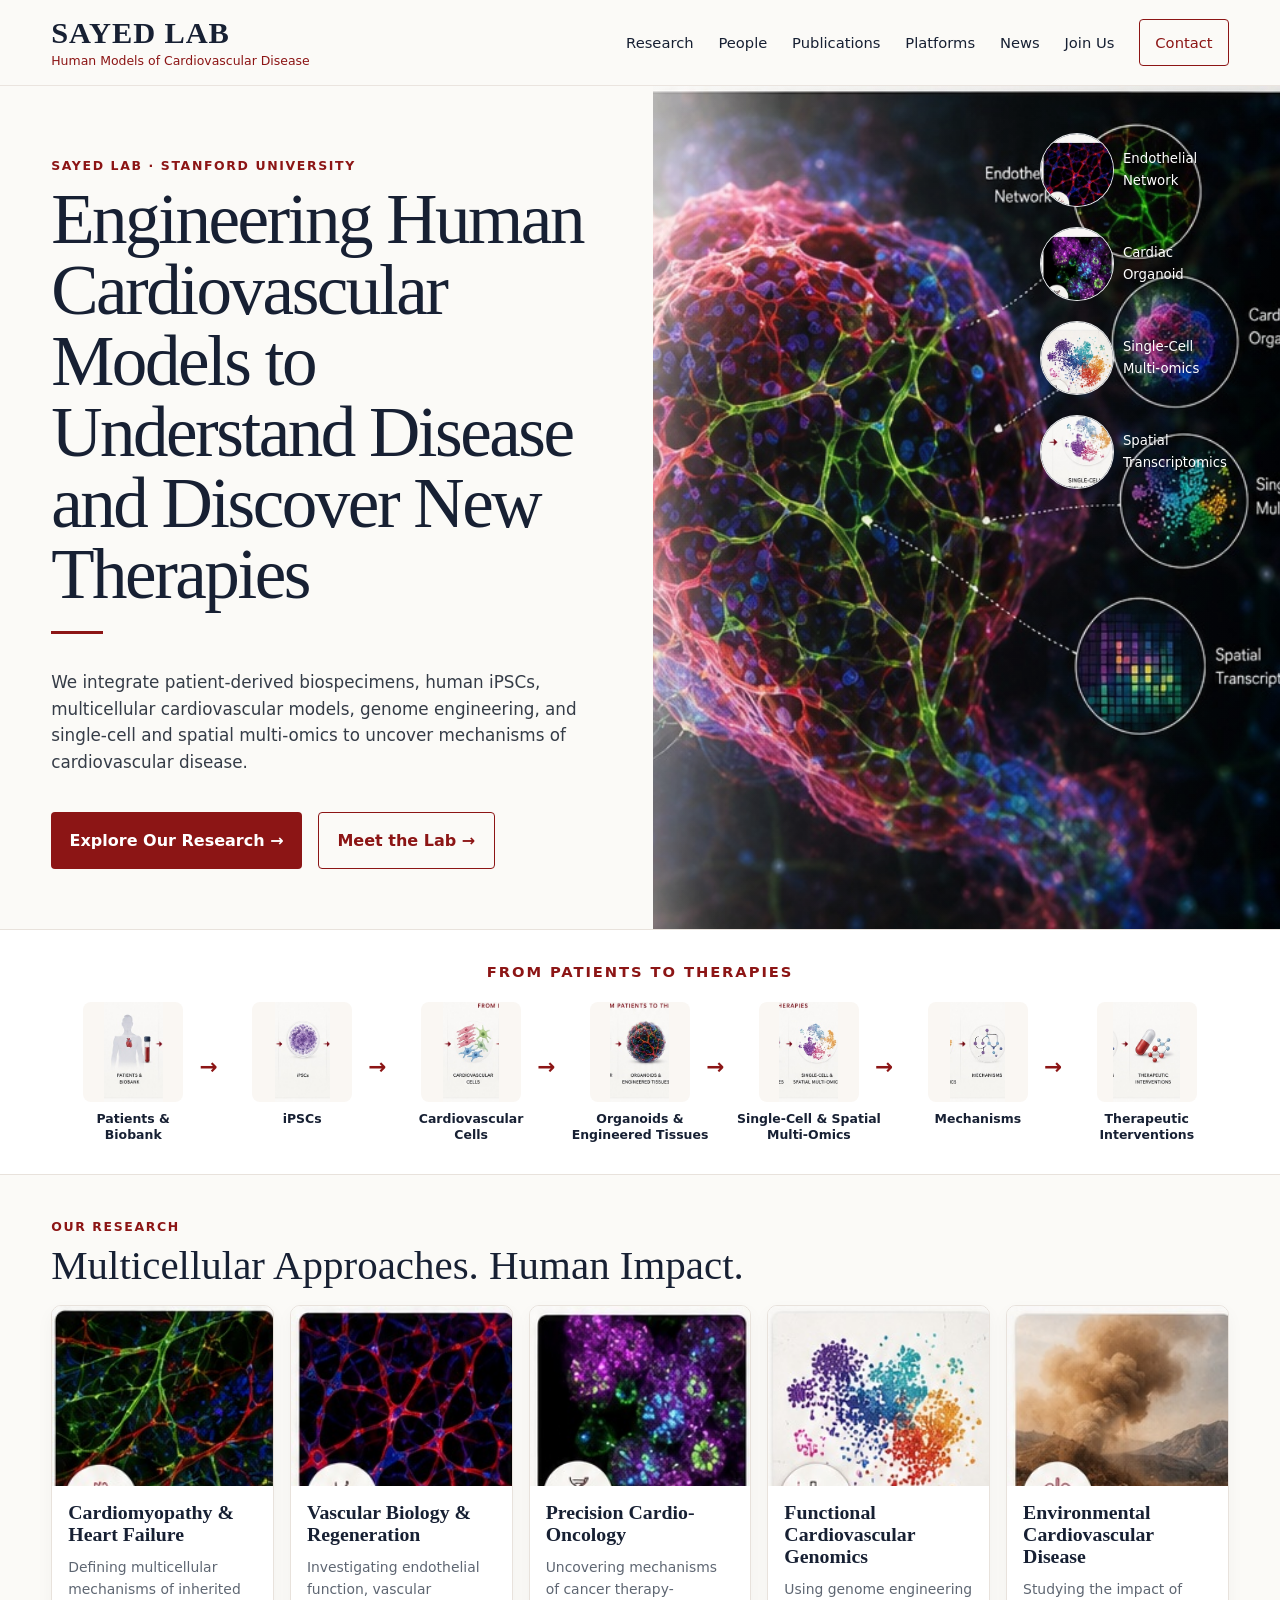
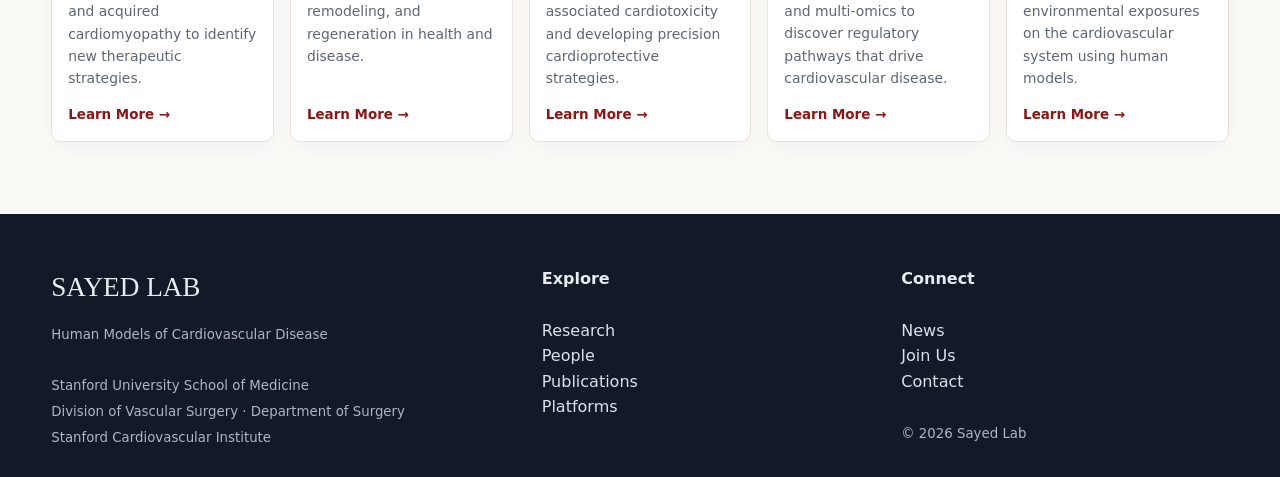
==== index.html @ 298d96b0 "Add files via upload" ====
<!doctype html>
<html lang="en">
<head>
<meta charset="utf-8">
<meta name="viewport" content="width=device-width,initial-scale=1">
<title>Home | Sayed Lab</title>
<meta name="description" content="Sayed Lab at Stanford University — human models of cardiovascular disease.">
<link rel="stylesheet" href="styles.css">
</head>
<body>

<header class="header">
  <div class="container nav">
    <a href="index.html" class="brand">
      <strong>SAYED LAB</strong>
      <span>Human Models of Cardiovascular Disease</span>
    </a>
    <nav class="navlinks">
      <a href="research.html">Research</a>
      <a href="people.html">People</a>
      <a href="publications.html">Publications</a>
      <a href="platforms.html">Platforms</a>
      <a href="news.html">News</a>
      <a href="join.html">Join Us</a>
      <a class="contact-btn" href="contact.html">Contact</a>
    </nav>
    <button class="menu-btn" aria-label="Open menu">☰</button>
  </div>
</header>



<main>
<section class="home-approved-hero">
  <div class="copy">
    <div class="eyebrow">Sayed Lab · Stanford University</div>
    <h1>Engineering Human Cardiovascular Models to Understand Disease and Discover New Therapies</h1>
    <div style="width:52px;height:3px;background:var(--cardinal);margin:.05rem 0 1.15rem"></div>
    <p>We integrate patient-derived biospecimens, human iPSCs, multicellular cardiovascular models, genome engineering, and single-cell and spatial multi-omics to uncover mechanisms of cardiovascular disease.</p>
    <div class="actions">
      <a class="btn primary" href="research.html">Explore Our Research →</a>
      <a class="btn secondary" href="people.html">Meet the Lab →</a>
    </div>
  </div>
  <div class="media">
    <div class="home-callouts">
      <div class="home-callout"><div class="circle"><img src="assets/home_card_vascular.jpg" alt=""></div><div>Endothelial<br>Network</div></div>
      <div class="home-callout"><div class="circle"><img src="assets/home_card_cardio_oncology.jpg" alt=""></div><div>Cardiac<br>Organoid</div></div>
      <div class="home-callout"><div class="circle"><img src="assets/home_card_genomics.jpg" alt=""></div><div>Single-Cell<br>Multi-omics</div></div>
      <div class="home-callout"><div class="circle"><img src="assets/home_pipeline_multiomics.jpg" alt=""></div><div>Spatial<br>Transcriptomics</div></div>
    </div>
  </div>
</section>

<section class="home-pipeline">
  <div class="container">
    <div class="home-pipeline-title">From Patients to Therapies</div>
    <div class="home-pipeline-grid">
      <div class="home-pipe"><div class="icon"><img src="assets/home_pipeline_patients.jpg" alt=""></div><div class="label">Patients &<br>Biobank</div></div>
      <div class="home-pipe"><div class="icon"><img src="assets/home_pipeline_ipsc.jpg" alt=""></div><div class="label">iPSCs</div></div>
      <div class="home-pipe"><div class="icon"><img src="assets/home_pipeline_cells.jpg" alt=""></div><div class="label">Cardiovascular<br>Cells</div></div>
      <div class="home-pipe"><div class="icon"><img src="assets/home_pipeline_organoid.jpg" alt=""></div><div class="label">Organoids &<br>Engineered Tissues</div></div>
      <div class="home-pipe"><div class="icon"><img src="assets/home_pipeline_multiomics.jpg" alt=""></div><div class="label">Single-Cell & Spatial<br>Multi-Omics</div></div>
      <div class="home-pipe"><div class="icon"><img src="assets/home_pipeline_mechanism.jpg" alt=""></div><div class="label">Mechanisms</div></div>
      <div class="home-pipe"><div class="icon"><img src="assets/home_pipeline_therapy.jpg" alt=""></div><div class="label">Therapeutic<br>Interventions</div></div>
    </div>
  </div>
</section>

<section class="home-research">
  <div class="container">
    <div class="eyebrow">Our Research</div>
    <h2 class="section-title" style="font-size:clamp(2.1rem,3.2vw,3.35rem)">Multicellular Approaches. Human Impact.</h2>
    <div class="home-research-grid">
      <article class="home-research-card">
        <img src="assets/home_card_cardiomyopathy.jpg" alt="Cardiomyopathy research">
        <div class="body"><h3>Cardiomyopathy & Heart Failure</h3><p>Defining multicellular mechanisms of inherited and acquired cardiomyopathy to identify new therapeutic strategies.</p><a href="cardiomyopathy.html">Learn More →</a></div>
      </article>
      <article class="home-research-card">
        <img src="assets/home_card_vascular.jpg" alt="Vascular biology research">
        <div class="body"><h3>Vascular Biology & Regeneration</h3><p>Investigating endothelial function, vascular remodeling, and regeneration in health and disease.</p><a href="vascular.html">Learn More →</a></div>
      </article>
      <article class="home-research-card">
        <img src="assets/home_card_cardio_oncology.jpg" alt="Precision cardio-oncology research">
        <div class="body"><h3>Precision Cardio-Oncology</h3><p>Uncovering mechanisms of cancer therapy-associated cardiotoxicity and developing precision cardioprotective strategies.</p><a href="cardio-oncology.html">Learn More →</a></div>
      </article>
      <article class="home-research-card">
        <img src="assets/home_card_genomics.jpg" alt="Functional cardiovascular genomics research">
        <div class="body"><h3>Functional Cardiovascular Genomics</h3><p>Using genome engineering and multi-omics to discover regulatory pathways that drive cardiovascular disease.</p><a href="genomics.html">Learn More →</a></div>
      </article>
      <article class="home-research-card">
        <img src="assets/home_card_environment.jpg" alt="Environmental cardiovascular disease research">
        <div class="body"><h3>Environmental Cardiovascular Disease</h3><p>Studying the impact of environmental exposures on the cardiovascular system using human models.</p><a href="environment.html">Learn More →</a></div>
      </article>
    </div>
  </div>
</section>
</main>



<footer class="footer">
  <div class="container footer-grid">
    <div>
      <div class="serif" style="font-size:1.7rem;margin-bottom:.7rem">SAYED LAB</div>
      <small>Human Models of Cardiovascular Disease</small><br><br>
      <small>Stanford University School of Medicine<br>
      Division of Vascular Surgery · Department of Surgery<br>
      Stanford Cardiovascular Institute</small>
    </div>
    <div>
      <strong>Explore</strong><br><br>
      <a href="research.html">Research</a><br>
      <a href="people.html">People</a><br>
      <a href="publications.html">Publications</a><br>
      <a href="platforms.html">Platforms</a>
    </div>
    <div>
      <strong>Connect</strong><br><br>
      <a href="news.html">News</a><br>
      <a href="join.html">Join Us</a><br>
      <a href="contact.html">Contact</a><br><br>
      <small>© 2026 Sayed Lab</small>
    </div>
  </div>
</footer>
<script src="script.js"></script>

</body>
</html>
---- styles.css ----
:root{
  --cardinal:#8C1515;
  --cardinal-dark:#651014;
  --ink:#172033;
  --muted:#5e6672;
  --paper:#fbfaf7;
  --line:#e8e2dc;
  --soft:#f5f1ed;
  --white:#ffffff;
  --shadow:0 12px 30px rgba(23,32,51,.08);
}
*{box-sizing:border-box}
html{scroll-behavior:smooth}
body{
  margin:0;
  font-family:Inter, ui-sans-serif, system-ui, -apple-system, BlinkMacSystemFont, "Segoe UI", sans-serif;
  color:var(--ink);
  background:var(--paper);
  line-height:1.6;
}
img{max-width:100%;display:block}
a{color:inherit;text-decoration:none}
.container{width:min(1180px,92vw);margin:0 auto}
.serif{font-family:Georgia, "Times New Roman", serif}
.eyebrow{
  color:var(--cardinal);font-weight:700;letter-spacing:.13em;
  text-transform:uppercase;font-size:.78rem
}
.header{
  position:sticky;top:0;z-index:50;background:rgba(251,250,247,.94);
  backdrop-filter:blur(12px);border-bottom:1px solid rgba(232,226,220,.9)
}
.nav{display:flex;align-items:center;justify-content:space-between;gap:2rem;padding:18px 0}
.brand{display:flex;flex-direction:column;line-height:1}
.brand strong{font:700 1.9rem/1 Georgia,serif;letter-spacing:.03em}
.brand span{font-size:.78rem;color:var(--cardinal);margin-top:.4rem}
.navlinks{display:flex;gap:1.55rem;align-items:center;font-size:.92rem}
.navlinks a:hover{color:var(--cardinal)}
.contact-btn{border:1px solid var(--cardinal);padding:.65rem .95rem;border-radius:4px;color:var(--cardinal)}
.menu-btn{display:none;border:0;background:none;font-size:1.5rem}
.hero{
  min-height:690px;display:grid;grid-template-columns:1.02fr .98fr;
  border-bottom:1px solid var(--line)
}
.hero-copy{
  padding:78px max(4vw,calc((100vw - 1180px)/2)) 70px max(4vw,calc((100vw - 1180px)/2));
  display:flex;flex-direction:column;justify-content:center;background:linear-gradient(90deg,#fbfaf7 80%,rgba(251,250,247,.78))
}
.hero h1{font:500 clamp(3.2rem,5.6vw,6.2rem)/.99 Georgia,serif;margin:.55rem 0 1.4rem;letter-spacing:-.035em}
.hero p{max-width:660px;font-size:1.06rem;color:#373e49}
.hero-media{
  background:
    linear-gradient(90deg,rgba(251,250,247,.18),rgba(0,0,0,.12)),
    url("assets/hero_science.jpg") center/cover no-repeat;
  min-height:690px;
}
.actions{display:flex;gap:1rem;flex-wrap:wrap;margin-top:1.2rem}
.btn{display:inline-flex;align-items:center;gap:.65rem;padding:.92rem 1.15rem;border-radius:4px;font-weight:650}
.btn.primary{background:var(--cardinal);color:white}
.btn.secondary{border:1px solid var(--cardinal);color:var(--cardinal)}
section{padding:82px 0}
.section-title{font:500 clamp(2.2rem,3.4vw,3.7rem)/1.05 Georgia,serif;margin:.4rem 0 1rem}
.lead{font-size:1.15rem;color:var(--muted);max-width:820px}
.pipeline{
  display:grid;grid-template-columns:repeat(7,1fr);gap:.6rem;margin-top:2.3rem;
  align-items:stretch
}
.pipe-step{
  background:#fff;border:1px solid var(--line);padding:1.15rem;border-radius:14px;
  min-height:150px;box-shadow:0 6px 18px rgba(23,32,51,.04)
}
.pipe-step .num{color:var(--cardinal);font-weight:800;font-size:.78rem;letter-spacing:.08em}
.pipe-step h3{font:600 1.15rem/1.15 Georgia,serif;margin:.8rem 0 .4rem}
.pipe-step p{font-size:.86rem;color:var(--muted);margin:0}
.research-grid{display:grid;grid-template-columns:repeat(5,1fr);gap:1rem;margin-top:2rem}
.research-card{
  background:#fff;border:1px solid var(--line);border-radius:12px;overflow:hidden;
  transition:.25s ease;min-height:330px;display:flex;flex-direction:column
}
.research-card:hover{transform:translateY(-5px);box-shadow:var(--shadow)}
.research-visual{
  height:135px;background:
  radial-gradient(circle at 25% 35%, rgba(140,21,21,.75), transparent 22%),
  radial-gradient(circle at 70% 55%, rgba(40,88,133,.55), transparent 24%),
  linear-gradient(135deg,#1b2433,#51363c)
}
.research-card:nth-child(2) .research-visual{background:linear-gradient(135deg,#183e3a,#96b7a4)}
.research-card:nth-child(3) .research-visual{background:linear-gradient(135deg,#47215e,#bb77c7)}
.research-card:nth-child(4) .research-visual{background:linear-gradient(135deg,#2d3b73,#6fc4d0)}
.research-card:nth-child(5) .research-visual{background:linear-gradient(135deg,#7b5a35,#d3b37b)}
.card-body{padding:1.1rem;display:flex;flex-direction:column;flex:1}
.card-body h3{font:600 1.35rem/1.1 Georgia,serif;margin:0 0 .7rem}
.card-body p{font-size:.9rem;color:var(--muted);margin-top:0}
.card-link{margin-top:auto;color:var(--cardinal);font-weight:700;font-size:.88rem}
.feature{
  background:var(--ink);color:white;padding:0;overflow:hidden
}
.feature .container{display:grid;grid-template-columns:1.05fr .95fr;min-height:520px}
.feature-copy{padding:80px 60px 70px 0;align-self:center}
.feature .eyebrow{color:#d8a5a5}
.feature h2{font:500 clamp(2.5rem,4.2vw,4.8rem)/1.03 Georgia,serif;margin:.5rem 0 1.4rem}
.feature p{color:#d8dde5;font-size:1.08rem}
.feature-art{
  background:
    radial-gradient(circle at 45% 45%,rgba(140,21,21,.9),transparent 18%),
    radial-gradient(circle at 60% 55%,rgba(79,144,157,.7),transparent 22%),
    radial-gradient(circle at 30% 65%,rgba(173,112,178,.6),transparent 17%),
    linear-gradient(135deg,#0d1421,#1c2a39);
}
.toolkit-grid{display:grid;grid-template-columns:repeat(4,1fr);gap:1rem;margin-top:2rem}
.tool{background:white;border:1px solid var(--line);border-radius:10px;padding:1.3rem}
.tool h3{font:600 1.2rem Georgia,serif;margin:.1rem 0 .5rem}
.pub-grid,.news-grid,.people-grid{display:grid;grid-template-columns:repeat(3,1fr);gap:1.15rem;margin-top:2rem}
.pub,.news,.person{
  background:#fff;border:1px solid var(--line);border-radius:12px;padding:1.35rem;
}
.pub .journal,.news .tag{color:var(--cardinal);text-transform:uppercase;letter-spacing:.08em;font-size:.75rem;font-weight:800}
.pub h3,.news h3,.person h3{font:600 1.32rem/1.2 Georgia,serif}
.pub p,.news p,.person p{color:var(--muted);font-size:.92rem}
.person-photo{
  height:220px;border-radius:9px;background:linear-gradient(135deg,#ebe4dd,#d8d0c8);
  display:flex;align-items:center;justify-content:center;font:700 3rem Georgia,serif;color:#8c7f75;
  margin-bottom:1rem
}
.join{background:var(--soft);border-top:1px solid var(--line);border-bottom:1px solid var(--line)}
.footer{background:#121927;color:#e8ebef;padding:52px 0 28px}
.footer-grid{display:grid;grid-template-columns:1.4fr 1fr 1fr;gap:2rem}
.footer small{color:#aeb6c2}
.footer a{color:#dce2ea}
.page-hero{padding:88px 0 48px;border-bottom:1px solid var(--line)}
.page-hero h1{font:500 clamp(3rem,5vw,5.4rem)/1 Georgia,serif;margin:.4rem 0 1rem}
.content-grid{display:grid;grid-template-columns:1fr 1fr;gap:2rem}
.content-card{background:#fff;border:1px solid var(--line);border-radius:12px;padding:1.4rem}
.content-card h2,.content-card h3{font-family:Georgia,serif}
.timeline{border-left:2px solid var(--line);padding-left:1.5rem}
.timeline-item{margin-bottom:2.1rem}
.timeline-item .date{color:var(--cardinal);font-weight:800;font-size:.82rem;letter-spacing:.07em}
.list-clean{padding-left:1.2rem}
.badge{display:inline-block;padding:.3rem .55rem;border-radius:999px;background:#f3e7e7;color:var(--cardinal);font-size:.76rem;font-weight:700;margin:.15rem .3rem .15rem 0}
@media(max-width:1000px){
  .navlinks{display:none}
  .menu-btn{display:block}
  .hero{grid-template-columns:1fr}
  .hero-media{min-height:380px}
  .pipeline{grid-template-columns:repeat(2,1fr)}
  .research-grid{grid-template-columns:repeat(2,1fr)}
  .feature .container{grid-template-columns:1fr}
  .feature-copy{padding:60px 0}
  .feature-art{min-height:300px}
  .toolkit-grid,.pub-grid,.news-grid,.people-grid{grid-template-columns:repeat(2,1fr)}
}
@media(max-width:650px){
  .hero-copy{padding:55px 5vw}
  .hero h1{font-size:3rem}
  .pipeline,.research-grid,.toolkit-grid,.pub-grid,.news-grid,.people-grid,.content-grid,.footer-grid{grid-template-columns:1fr}
  section{padding:58px 0}
}


.research-program-grid{
  display:grid;grid-template-columns:repeat(3,1fr);gap:1.25rem;margin-top:2.2rem
}
.program-card{
  background:#fff;border:1px solid var(--line);border-radius:14px;overflow:hidden;
  box-shadow:0 7px 22px rgba(23,32,51,.045);transition:.25s ease
}
.program-card:hover{transform:translateY(-5px);box-shadow:var(--shadow)}
.program-card img{width:100%;height:205px;object-fit:cover;background:#f4efeb}
.program-copy{padding:1.35rem}
.program-copy h2{font:600 1.48rem/1.13 Georgia,serif;margin:.1rem 0 .75rem;color:var(--cardinal-dark)}
.program-copy p{color:var(--muted);font-size:.94rem;margin:.25rem 0 1rem}
.program-copy .question{font-size:.86rem;color:#333b47;border-top:1px solid var(--line);padding-top:.9rem}
.program-copy a{color:var(--cardinal);font-weight:750;font-size:.88rem}
.aging-feature{
  display:grid;grid-template-columns:.85fr 1.15fr;background:#fff;border:1px solid var(--line);
  border-radius:14px;overflow:hidden;margin-top:1.25rem
}
.aging-feature img{width:100%;height:100%;min-height:280px;object-fit:cover}
.aging-feature .program-copy{padding:2rem}
.research-hero{
  background:linear-gradient(100deg,#111927 0%,#111927 43%,#243746 100%);
  color:#fff;padding:88px 0 68px
}
.research-hero .lead{color:#e1e6ec}
.approach-strip{
  background:#fff;border:1px solid var(--line);border-radius:14px;padding:1.5rem;
  display:grid;grid-template-columns:1.1fr 1.9fr;gap:2rem;align-items:center
}
.approach-flow{display:grid;grid-template-columns:repeat(5,1fr);gap:.6rem;text-align:center}
.approach-node{font-size:.83rem;color:var(--muted)}
.approach-icon{
  width:58px;height:58px;margin:0 auto .55rem;border:1px solid #d9b4b4;border-radius:50%;
  display:grid;place-items:center;color:var(--cardinal);font:700 1rem Georgia,serif
}
@media(max-width:900px){
  .research-program-grid{grid-template-columns:repeat(2,1fr)}
  .aging-feature,.approach-strip{grid-template-columns:1fr}
}
@media(max-width:650px){
  .research-program-grid,.approach-flow{grid-template-columns:1fr}
  .program-card img{height:220px}
}


/* --- Approved Research Page Design --- */
.approved-research-hero{
  min-height:625px;
  display:grid;
  grid-template-columns:1.05fr .95fr;
  border-bottom:1px solid var(--line);
  overflow:hidden;
  background:var(--paper);
}
.approved-research-hero .hero-left{
  padding:75px max(4vw,calc((100vw - 1180px)/2)) 70px max(4vw,calc((100vw - 1180px)/2));
  display:flex;
  flex-direction:column;
  justify-content:center;
  position:relative;
  z-index:2;
  background:linear-gradient(90deg,#fbfaf7 82%,rgba(251,250,247,.80));
}
.approved-research-hero h1{
  font:500 clamp(3.2rem,5.5vw,5.9rem)/1 Georgia,serif;
  margin:.6rem 0 1.3rem;
  letter-spacing:-.035em;
}
.approved-research-hero .hero-left p{
  max-width:620px;
  color:#343b47;
  font-size:1.05rem;
}
.approved-research-hero .hero-right{
  background:
    linear-gradient(90deg,rgba(251,250,247,.10),rgba(0,0,0,.08)),
    url("assets/research_hero.jpg") center/cover no-repeat;
  position:relative;
  min-height:625px;
}
.hero-callouts{
  position:absolute;
  right:4.5%;
  top:7%;
  display:flex;
  flex-direction:column;
  gap:22px;
  width:min(220px,40%);
}
.callout{
  display:grid;
  grid-template-columns:78px 1fr;
  gap:10px;
  align-items:center;
  color:#fff;
  text-shadow:0 1px 4px rgba(0,0,0,.35);
  font-size:.84rem;
}
.callout-circle{
  width:78px;height:78px;border-radius:50%;
  border:1px solid rgba(255,255,255,.85);
  background:rgba(12,21,33,.65);
  box-shadow:0 6px 18px rgba(0,0,0,.18);
  display:grid;place-items:center;
  overflow:hidden;
}
.callout-circle img{width:100%;height:100%;object-fit:cover}
.approved-pipeline{
  background:#fff;
  border-bottom:1px solid var(--line);
  padding:35px 0 30px;
}
.approved-pipeline h3{
  text-align:center;
  color:var(--cardinal);
  letter-spacing:.12em;
  text-transform:uppercase;
  font-size:.95rem;
  margin:0 0 1.4rem;
}
.approved-pipeline-grid{
  display:grid;
  grid-template-columns:repeat(7,1fr);
  gap:.3rem;
  align-items:start;
}
.pipeline-item{
  text-align:center;
  position:relative;
  padding:0 .3rem;
}
.pipeline-item:not(:last-child)::after{
  content:"→";
  position:absolute;
  right:-.16rem;
  top:40px;
  color:var(--cardinal);
  font-size:1.4rem;
  font-weight:700;
}
.pipeline-icon{
  width:92px;height:92px;
  border-radius:50%;
  margin:0 auto .7rem;
  border:1px solid var(--line);
  background:#faf7f3;
  display:grid;
  place-items:center;
  overflow:hidden;
}
.pipeline-icon img{width:100%;height:100%;object-fit:cover}
.pipeline-label{
  font-size:.79rem;
  line-height:1.25;
  font-weight:600;
}
.approved-research-section{
  padding:46px 0 70px;
  background:var(--paper);
}
.approved-research-grid{
  display:grid;
  grid-template-columns:repeat(3,1fr);
  gap:1.2rem;
  margin-top:1.5rem;
}
.approved-research-card{
  background:#fff;
  border:1px solid var(--line);
  border-radius:12px;
  overflow:hidden;
  min-height:100%;
  display:flex;
  flex-direction:column;
  box-shadow:0 8px 22px rgba(23,32,51,.04);
  transition:.25s ease;
}
.approved-research-card:hover{
  transform:translateY(-4px);
  box-shadow:var(--shadow);
}
.approved-research-card img{
  width:100%;
  height:220px;
  object-fit:cover;
  background:#f3efea;
}
.approved-research-card .body{
  padding:1.15rem 1.15rem 1.25rem;
  display:flex;
  flex-direction:column;
  flex:1;
}
.approved-research-card h3{
  font:600 1.45rem/1.08 Georgia,serif;
  color:var(--ink);
  margin:0 0 .7rem;
}
.approved-research-card p{
  color:var(--muted);
  font-size:.92rem;
  margin:0 0 1rem;
}
.approved-research-card a{
  margin-top:auto;
  color:var(--cardinal);
  font-weight:750;
  font-size:.88rem;
}
.approved-research-card.feature-aging{
  grid-column:span 3;
  display:grid;
  grid-template-columns:.8fr 1.2fr;
}
.approved-research-card.feature-aging img{
  height:100%;
  min-height:300px;
}
.approved-research-card.feature-aging .body{
  padding:1.7rem;
}
.approved-human-centered{
  padding:0 0 70px;
  background:var(--paper);
}
.human-card{
  background:#fff;
  border:1px solid var(--line);
  border-radius:12px;
  padding:1.35rem 1.5rem;
  display:grid;
  grid-template-columns:1.1fr 2fr;
  gap:1.4rem;
  align-items:center;
}
.human-card h3{
  font:600 1.3rem Georgia,serif;
  margin:.2rem 0 .5rem;
}
.human-card p{
  color:var(--muted);
  margin:.2rem 0;
}
.human-flow{
  display:grid;
  grid-template-columns:repeat(5,1fr);
  gap:.6rem;
}
.human-node{
  text-align:center;
  font-size:.77rem;
  color:var(--muted);
  position:relative;
}
.human-node:not(:last-child)::after{
  content:"→";
  position:absolute;
  top:23px;
  right:-.42rem;
  color:var(--cardinal);
  font-weight:700;
  font-size:1.05rem;
}
.human-node .circle{
  width:58px;height:58px;border-radius:50%;
  margin:0 auto .4rem;
  border:1px solid #d9b8b8;
  display:grid;place-items:center;
  color:var(--cardinal);
  font-weight:800;
  font-family:Georgia,serif;
}
@media(max-width:1000px){
  .approved-research-hero{grid-template-columns:1fr}
  .approved-research-hero .hero-right{min-height:380px}
  .approved-pipeline-grid{grid-template-columns:repeat(2,1fr);gap:1rem}
  .pipeline-item::after{display:none}
  .approved-research-grid{grid-template-columns:repeat(2,1fr)}
  .approved-research-card.feature-aging{grid-column:span 2}
  .human-card{grid-template-columns:1fr}
}
@media(max-width:650px){
  .approved-research-hero .hero-left{padding:52px 5vw}
  .approved-research-grid{grid-template-columns:1fr}
  .approved-research-card.feature-aging{grid-column:span 1;grid-template-columns:1fr}
  .approved-pipeline-grid{grid-template-columns:1fr}
  .human-flow{grid-template-columns:1fr}
  .human-node::after{display:none}
}


/* --- Approved Homepage Design --- */
.home-approved-hero{
  display:grid;
  grid-template-columns:1.02fr .98fr;
  min-height:635px;
  padding:0;
  border-bottom:1px solid var(--line);
  overflow:hidden;
}
.home-approved-hero .copy{
  padding:70px max(4vw,calc((100vw - 1180px)/2)) 60px max(4vw,calc((100vw - 1180px)/2));
  display:flex;flex-direction:column;justify-content:center;
  background:linear-gradient(90deg,#fbfaf7 83%,rgba(251,250,247,.8));
}
.home-approved-hero h1{
  font:500 clamp(3.15rem,5.55vw,6rem)/1 Georgia,serif;
  letter-spacing:-.035em;
  margin:.5rem 0 1.2rem;
}
.home-approved-hero .copy p{
  max-width:650px;
  font-size:1.05rem;
  color:#353c47;
}
.home-approved-hero .media{
  min-height:635px;
  background:
    linear-gradient(90deg,rgba(251,250,247,.08),rgba(0,0,0,.08)),
    url("assets/home_hero.jpg") center/cover no-repeat;
  position:relative;
}
.home-callouts{
  position:absolute;right:4%;top:5.5%;
  display:flex;flex-direction:column;gap:20px;width:min(215px,42%);
}
.home-callout{
  display:grid;grid-template-columns:74px 1fr;gap:9px;align-items:center;
  color:#fff;font-size:.83rem;text-shadow:0 1px 4px rgba(0,0,0,.4)
}
.home-callout .circle{
  width:74px;height:74px;border-radius:50%;overflow:hidden;
  border:1px solid rgba(255,255,255,.9);background:#122033
}
.home-callout img{width:100%;height:100%;object-fit:cover}
.home-pipeline{
  background:#fff;padding:30px 0 32px;border-bottom:1px solid var(--line)
}
.home-pipeline-title{
  text-align:center;color:var(--cardinal);font-weight:750;letter-spacing:.13em;
  text-transform:uppercase;font-size:.92rem;margin-bottom:1.15rem
}
.home-pipeline-grid{
  display:grid;grid-template-columns:repeat(7,1fr);gap:.3rem;align-items:start
}
.home-pipe{
  text-align:center;position:relative;padding:0 .2rem
}
.home-pipe:not(:last-child)::after{
  content:"→";position:absolute;right:-.14rem;top:48px;
  color:var(--cardinal);font-size:1.35rem;font-weight:700
}
.home-pipe .icon{
  width:100px;height:100px;margin:0 auto .55rem;border-radius:8px;
  overflow:hidden;background:#faf7f3
}
.home-pipe img{width:100%;height:100%;object-fit:contain}
.home-pipe .label{font-size:.78rem;font-weight:600;line-height:1.25}
.home-research{
  padding:42px 0 72px;background:var(--paper)
}
.home-research-grid{
  display:grid;grid-template-columns:repeat(5,1fr);gap:1rem;margin-top:1.15rem
}
.home-research-card{
  background:#fff;border:1px solid var(--line);border-radius:10px;overflow:hidden;
  box-shadow:0 7px 18px rgba(23,32,51,.04);display:flex;flex-direction:column
}
.home-research-card img{width:100%;height:180px;object-fit:cover}
.home-research-card .body{padding:1rem;display:flex;flex-direction:column;flex:1}
.home-research-card h3{font:600 1.24rem/1.1 Georgia,serif;margin:0 0 .65rem}
.home-research-card p{font-size:.87rem;color:var(--muted);margin:0 0 .9rem}
.home-research-card a{margin-top:auto;color:var(--cardinal);font-weight:750;font-size:.84rem}
@media(max-width:1000px){
  .home-approved-hero{grid-template-columns:1fr}
  .home-approved-hero .media{min-height:380px}
  .home-pipeline-grid{grid-template-columns:repeat(2,1fr);gap:1rem}
  .home-pipe::after{display:none}
  .home-research-grid{grid-template-columns:repeat(2,1fr)}
}
@media(max-width:650px){
  .home-approved-hero .copy{padding:50px 5vw}
  .home-pipeline-grid,.home-research-grid{grid-template-columns:1fr}
}


/* --- Research detail pages --- */
.topic-hero{padding:82px 0 55px;background:#fff;border-bottom:1px solid var(--line)}
.topic-hero .wrap{display:grid;grid-template-columns:1.1fr .9fr;gap:3rem;align-items:center}
.topic-hero h1{font:500 clamp(3rem,5vw,5.3rem)/1 Georgia,serif;margin:.5rem 0 1rem}
.topic-hero img{width:100%;height:360px;object-fit:cover;border-radius:14px}
.topic-section{padding:62px 0}
.topic-columns{display:grid;grid-template-columns:1.25fr .75fr;gap:3rem}
.topic-section h2{font:600 2rem/1.1 Georgia,serif;margin:.2rem 0 1rem}
.topic-section h3{font:600 1.3rem Georgia,serif}
.topic-sidebar{background:#fff;border:1px solid var(--line);border-radius:12px;padding:1.4rem;height:max-content}
.topic-points{display:grid;grid-template-columns:repeat(3,1fr);gap:1rem;margin-top:1.5rem}
.topic-point{background:#fff;border:1px solid var(--line);border-radius:10px;padding:1.2rem}
.topic-point strong{display:block;font-family:Georgia,serif;font-size:1.1rem;margin-bottom:.4rem}
.topic-cta{background:var(--ink);color:#fff;padding:50px 0}
.topic-cta p{color:#d8dde5}
@media(max-width:850px){.topic-hero .wrap,.topic-columns{grid-template-columns:1fr}.topic-points{grid-template-columns:1fr}}


/* --- People Page --- */
.people-hero{
  padding:82px 0 58px;
  background:linear-gradient(180deg,#fff 0%,#fbfaf7 100%);
  border-bottom:1px solid var(--line);
}
.people-hero h1{
  font:500 clamp(3rem,5vw,5.4rem)/1 Georgia,serif;
  margin:.45rem 0 1rem;
  letter-spacing:-.03em;
}
.pi-feature{
  display:grid;
  grid-template-columns:.85fr 1.15fr;
  gap:2.5rem;
  align-items:stretch;
  margin-bottom:3.2rem;
}
.pi-photo{
  min-height:430px;
  border-radius:16px;
  background:
    linear-gradient(135deg,rgba(140,21,21,.08),rgba(23,32,51,.08)),
    #eee7e1;
  border:1px solid var(--line);
  display:flex;
  align-items:center;
  justify-content:center;
  font:700 6rem Georgia,serif;
  color:#9c8f85;
  overflow:hidden;
}
.pi-copy{
  background:#fff;
  border:1px solid var(--line);
  border-radius:16px;
  padding:2rem;
}
.pi-copy h2{
  font:600 2.5rem/1.05 Georgia,serif;
  margin:.25rem 0 .5rem;
}
.pi-copy .role{
  color:var(--cardinal);
  font-weight:750;
  margin-bottom:1.25rem;
}
.pi-copy p{color:var(--muted)}
.people-grid{
  display:grid;
  grid-template-columns:repeat(3,1fr);
  gap:1.25rem;
}
.person-card{
  background:#fff;
  border:1px solid var(--line);
  border-radius:14px;
  overflow:hidden;
  box-shadow:0 8px 22px rgba(23,32,51,.045);
  transition:.25s ease;
}
.person-card:hover{
  transform:translateY(-4px);
  box-shadow:var(--shadow);
}
.person-headshot{
  height:260px;
  background:
    radial-gradient(circle at 50% 32%,rgba(140,21,21,.11),transparent 24%),
    linear-gradient(135deg,#eee8e2,#dcd3cb);
  display:flex;
  align-items:center;
  justify-content:center;
  font:700 3.6rem Georgia,serif;
  color:#988a80;
}
.person-card .body{padding:1.2rem}
.person-card h3{
  font:600 1.5rem/1.1 Georgia,serif;
  margin:.1rem 0 .4rem;
}
.person-card .title{
  color:var(--cardinal);
  font-weight:750;
  font-size:.92rem;
  margin-bottom:.7rem;
}
.person-card p{
  color:var(--muted);
  font-size:.91rem;
  margin:0;
}
.people-note{
  margin-top:3rem;
  background:var(--soft);
  border:1px solid var(--line);
  border-radius:14px;
  padding:1.5rem;
}
@media(max-width:950px){
  .pi-feature{grid-template-columns:1fr}
  .people-grid{grid-template-columns:repeat(2,1fr)}
}
@media(max-width:650px){
  .people-grid{grid-template-columns:1fr}
  .pi-photo{min-height:320px}
}

/* --- Publications by Year Page --- */
.publications-hero{padding:82px 0 55px;background:linear-gradient(180deg,#fff,#fbfaf7);border-bottom:1px solid var(--line)}
.publications-hero h1{font:500 clamp(3rem,5vw,5.4rem)/1 Georgia,serif;margin:.45rem 0 1rem;letter-spacing:-.03em}
.pub-year-nav{position:sticky;top:75px;z-index:20;background:rgba(251,250,247,.96);backdrop-filter:blur(10px);border-bottom:1px solid var(--line)}
.pub-year-nav .container{display:flex;gap:.55rem;flex-wrap:wrap;padding-top:.75rem;padding-bottom:.75rem}
.pub-year-nav a{padding:.42rem .7rem;border:1px solid var(--line);border-radius:999px;font-size:.83rem;background:#fff}
.pub-year-section{padding:52px 0 12px}
.pub-year-heading{display:flex;align-items:baseline;gap:1rem;border-bottom:2px solid var(--ink);padding-bottom:.65rem;margin-bottom:1rem}
.pub-year-heading h2{font:600 2.4rem Georgia,serif;margin:0}.pub-count{color:var(--muted);font-size:.88rem}
.pub-entry{display:grid;grid-template-columns:42px 1fr;gap:.7rem;padding:1rem 0;border-bottom:1px solid var(--line)}
.pub-num{color:var(--cardinal);font-weight:800;font-size:.85rem;padding-top:.15rem}.pub-entry p{margin:0;color:#343b47;font-size:.94rem}
.pre2019{background:var(--soft);margin-top:45px;padding:52px 0}

.pubmed-link{display:inline-block;margin-left:.55rem;color:var(--cardinal);font-weight:750;font-size:.82rem;white-space:nowrap}
.pubmed-link:hover{text-decoration:underline}

/* --- CV-only publications page --- */
.cvpub-hero{padding:82px 0 55px;background:linear-gradient(180deg,#fff,#fbfaf7);border-bottom:1px solid var(--line)}
.cvpub-hero h1{font:500 clamp(3rem,5vw,5.2rem)/1 Georgia,serif;margin:.45rem 0 1rem}
.cvpub-nav{position:sticky;top:75px;z-index:20;background:rgba(251,250,247,.96);border-bottom:1px solid var(--line)}
.cvpub-nav .container{display:flex;gap:.5rem;flex-wrap:wrap;padding:.75rem 0}
.cvpub-nav a{padding:.4rem .7rem;border:1px solid var(--line);border-radius:999px;background:#fff;font-size:.83rem}
.cvpub-section{padding:50px 0 10px}
.cvpub-section.alt{background:var(--soft)}
.cvpub-year{font:600 2.3rem Georgia,serif;border-bottom:2px solid var(--ink);padding-bottom:.6rem;margin:0 0 .8rem}
.cvpub-entry{display:grid;grid-template-columns:42px 1fr;gap:.8rem;padding:1rem 0;border-bottom:1px solid var(--line)}
.cvpub-num{color:var(--cardinal);font-weight:800;font-size:.84rem}
.cvpub-entry p{margin:0;color:#343b47;font-size:.94rem}

/* --- Publications parsed by CV year --- */
.cvyear-hero{padding:82px 0 55px;background:linear-gradient(180deg,#fff,#fbfaf7);border-bottom:1px solid var(--line)}
.cvyear-hero h1{font:500 clamp(3rem,5vw,5.2rem)/1 Georgia,serif;margin:.45rem 0 1rem}
.cvyear-nav{position:sticky;top:75px;z-index:20;background:rgba(251,250,247,.96);border-bottom:1px solid var(--line)}
.cvyear-nav .container{display:flex;gap:.5rem;flex-wrap:wrap;padding:.75rem 0}
.cvyear-nav a{padding:.4rem .7rem;border:1px solid var(--line);border-radius:999px;background:#fff;font-size:.83rem}
.cvyear-section{padding:50px 0 8px}
.cvyear-section.alt{background:var(--soft)}
.cvyear-heading{font:600 2.3rem Georgia,serif;border-bottom:2px solid var(--ink);padding-bottom:.6rem;margin:0 0 .8rem}
.cvyear-entry{display:grid;grid-template-columns:42px 1fr;gap:.8rem;padding:1rem 0;border-bottom:1px solid var(--line)}
.cvyear-num{color:var(--cardinal);font-weight:800;font-size:.84rem}
.cvyear-entry p{margin:0;color:#343b47;font-size:.94rem}

/* --- CV-year full citation publications --- */
.cvpub2-hero{padding:82px 0 55px;background:linear-gradient(180deg,#fff,#fbfaf7);border-bottom:1px solid var(--line)}
.cvpub2-hero h1{font:500 clamp(3rem,5vw,5.2rem)/1 Georgia,serif;margin:.45rem 0 1rem}
.cvpub2-nav{position:sticky;top:75px;z-index:20;background:rgba(251,250,247,.96);border-bottom:1px solid var(--line)}
.cvpub2-nav .container{display:flex;gap:.5rem;flex-wrap:wrap;padding:.75rem 0}
.cvpub2-nav a{padding:.4rem .7rem;border:1px solid var(--line);border-radius:999px;background:#fff;font-size:.83rem}
.cvpub2-section{padding:50px 0 10px}
.cvpub2-section.pre{background:var(--soft);margin-top:35px}
.cvpub2-year{display:flex;align-items:baseline;gap:.9rem;border-bottom:2px solid var(--ink);padding-bottom:.6rem;margin:0 0 .8rem}
.cvpub2-year h2{font:600 2.35rem Georgia,serif;margin:0}
.cvpub2-year span{color:var(--muted);font-size:.85rem}
.cvpub2-entry{display:grid;grid-template-columns:42px 1fr;gap:.8rem;padding:1rem 0;border-bottom:1px solid var(--line)}
.cvpub2-num{color:var(--cardinal);font-weight:800;font-size:.84rem}
.cvpub2-entry p{margin:0;color:#343b47;font-size:.95rem;line-height:1.6}

/* Publications: no counts or numbering */
.cvpub2-entry{display:block;padding:1rem 0;border-bottom:1px solid var(--line)}
.cvpub2-year{display:block}

/* PubMed citation links */
.cvpub2-entry .pubmed-button{
  display:inline-block;
  margin-left:.55rem;
  padding:.18rem .48rem;
  border:1px solid #d9b8b8;
  border-radius:999px;
  color:var(--cardinal);
  font-weight:750;
  font-size:.76rem;
  white-space:nowrap;
  vertical-align:baseline;
}
.cvpub2-entry .pubmed-button:hover{background:#f7eded;border-color:var(--cardinal)}
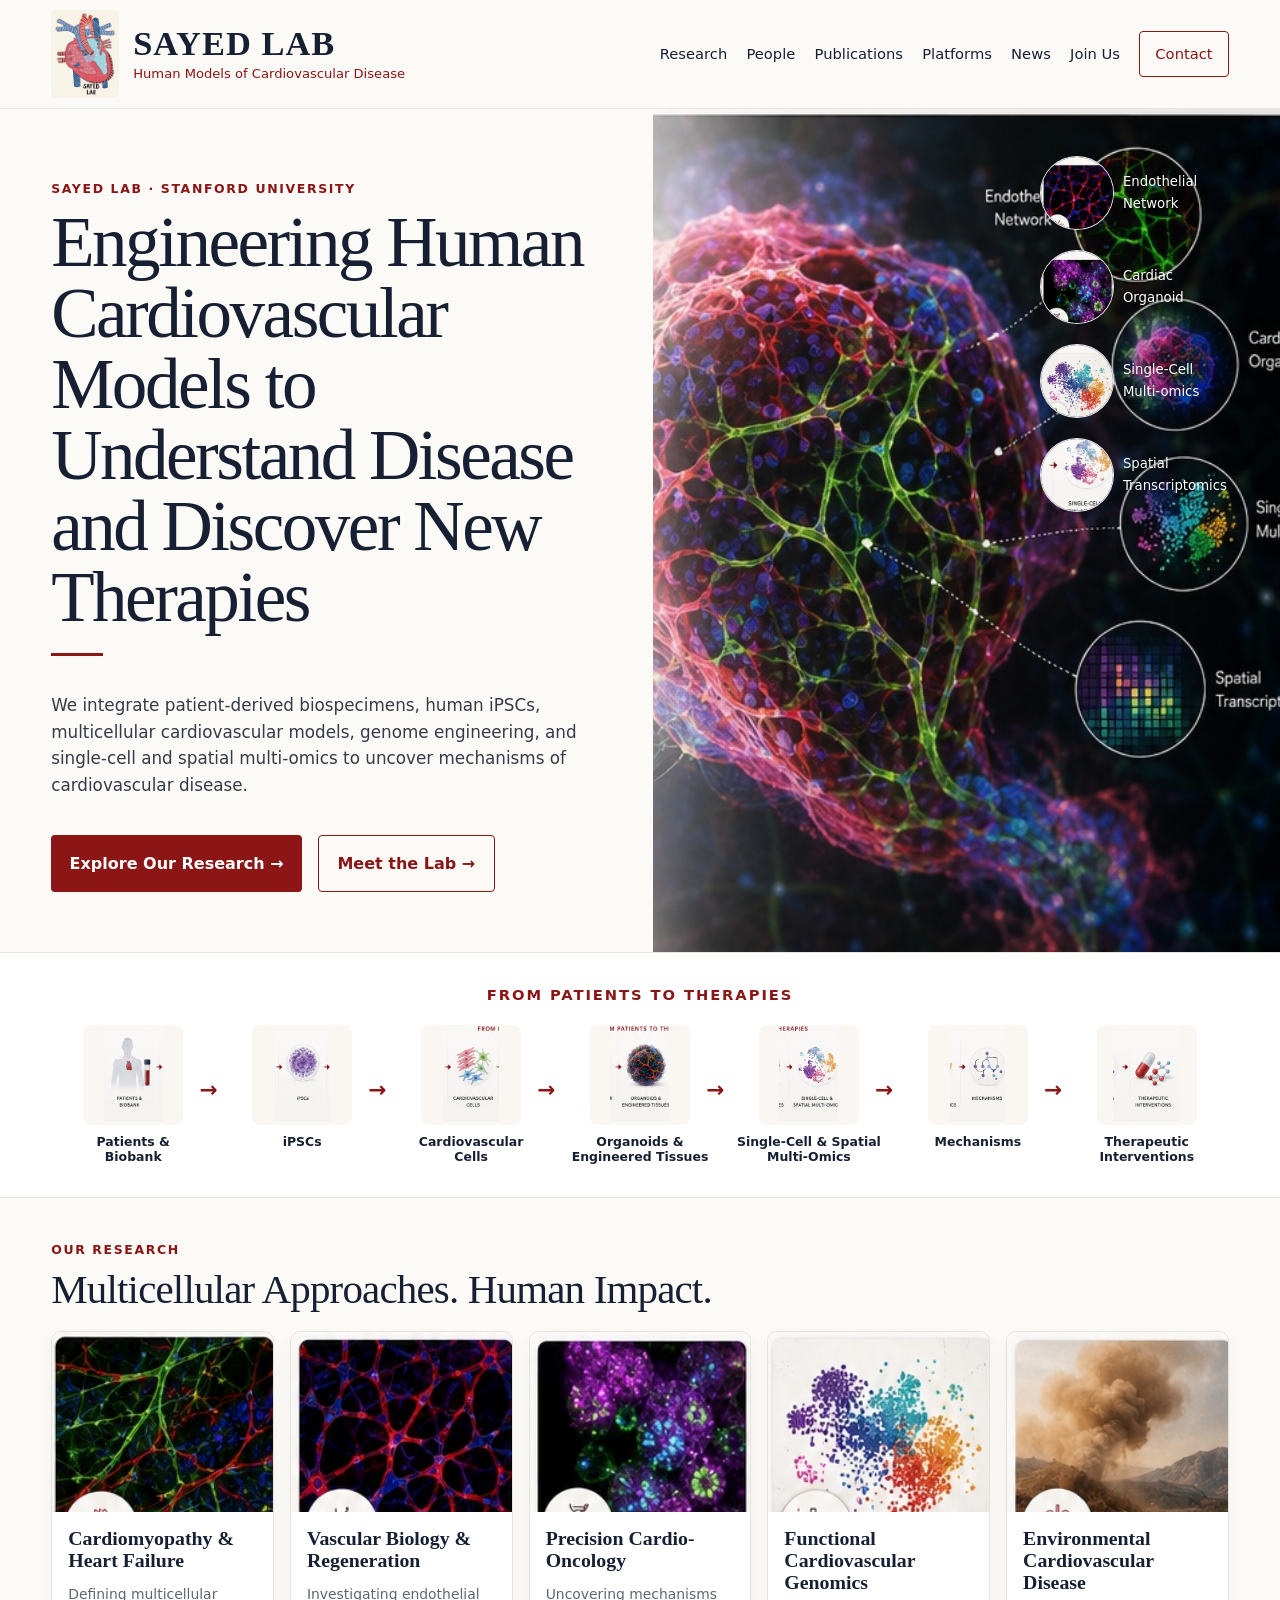
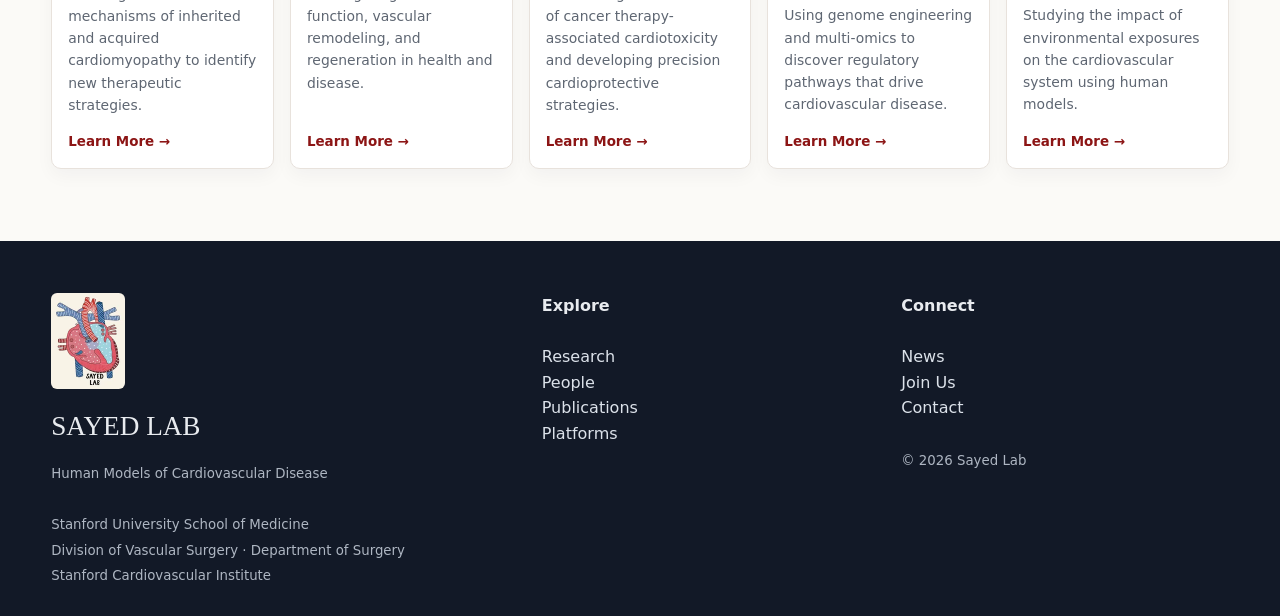
==== commit 395a297f: "Refresh typography stylesheet on index.html" ====
--- a/index.html
+++ b/index.html
@@ -5,7 +5,7 @@
 <meta name="viewport" content="width=device-width,initial-scale=1">
 <title>Home | Sayed Lab</title>
 <meta name="description" content="Sayed Lab at Stanford University — human models of cardiovascular disease.">
-<link rel="stylesheet" href="styles.css">
+<link rel="stylesheet" href="styles.css?v=20261025-research-type">
 </head>
 <body>
 
--- a/styles.css
+++ b/styles.css
@@ -581,6 +581,7 @@
   margin-bottom:3.2rem;
 }
 .pi-photo{
+  position:relative;
   min-height:430px;
   border-radius:16px;
   background:
@@ -593,6 +594,14 @@
   font:700 6rem Georgia,serif;
   color:#9c8f85;
   overflow:hidden;
+}
+.pi-photo img{
+  position:absolute;
+  inset:0;
+  width:100%;
+  height:100%;
+  object-fit:cover;
+  object-position:center top;
 }
 .pi-copy{
   background:#fff;
@@ -745,3 +754,205 @@
   vertical-align:baseline;
 }
 .cvpub2-entry .pubmed-button:hover{background:#f7eded;border-color:var(--cardinal)}
+
+/* Unified portrait framing for PI and lab members */
+.pi-photo, .person-headshot {
+  aspect-ratio: 4 / 5;
+  height: auto;
+  min-height: 0;
+  position: relative;
+  overflow: hidden;
+}
+.pi-photo img.lab-portrait, .person-headshot img.lab-portrait {
+  position: absolute;
+  inset: 0;
+  width: 100%;
+  height: 100%;
+  object-fit: cover;
+  object-position: center center;
+  display: block;
+}
+
+/* Click-to-flip lab portraits: same sizes and framing as existing photo cards */
+.profile-flip {appearance:none;display:block;width:100%;padding:0;margin:0;border:0;background:transparent;color:inherit;text-align:inherit;cursor:pointer;font:inherit;perspective:1000px;aspect-ratio:4/5;}
+.profile-flip:focus-visible {outline:3px solid var(--cardinal);outline-offset:3px;border-radius:8px;}
+.flip-inner {position:relative;display:block;width:100%;height:100%;transform-style:preserve-3d;transition:transform .55s ease;}
+.profile-flip.is-flipped .flip-inner {transform:rotateY(180deg);}
+.profile-flip .flip-front,.profile-flip .flip-back {position:absolute;inset:0;width:100%;height:100%;backface-visibility:hidden;-webkit-backface-visibility:hidden;overflow:hidden;}
+.profile-flip .flip-front {z-index:1;}
+.profile-flip .flip-back {box-sizing:border-box;display:flex;flex-direction:column;justify-content:center;align-items:flex-start;gap:.7rem;padding:1.25rem;background:#f6efeb;color:var(--ink);border:1px solid #eadad2;border-radius:8px;transform:rotateY(180deg);}
+.profile-flip .flip-back strong {font:600 clamp(1rem,1.5vw,1.3rem)/1.2 Georgia,serif;}
+.profile-flip .flip-role {font-size:.79rem;color:var(--cardinal);font-weight:700;}
+.profile-flip .flip-summary {font-size:clamp(.78rem,1vw,.94rem);line-height:1.45;overflow:auto;}
+.profile-flip .flip-hint {font-size:.72rem;color:var(--cardinal);margin-top:.25rem;}
+.profile-flip .flip-front::after {content:"Click for bio ↻";position:absolute;bottom:.65rem;right:.6rem;padding:.2rem .45rem;color:white;background:rgba(15,23,42,.7);border-radius:5px;font-size:.7rem;pointer-events:none;}
+.pi-feature .pi-flip {align-self:start;}
+.pi-feature .pi-flip .pi-photo {border:0;border-radius:12px;min-height:0;aspect-ratio:auto;}
+.pi-feature .pi-flip .flip-back {padding:2rem;}
+@media (prefers-reduced-motion:reduce) {.flip-inner {transition:none;}}
+
+/* Readable click-to-reveal back sides for all lab portraits.
+   Keeps the photograph visible until clicked; prevents browser 3D flip
+   rendering from hiding text, including on mobile and Safari. */
+.profile-flip .flip-inner,
+.profile-flip.is-flipped .flip-inner {
+  transform: none;
+  transition: none;
+}
+.profile-flip .flip-front {
+  display: block;
+}
+.profile-flip .flip-back {
+  display: none;
+  transform: none;
+  backface-visibility: visible;
+  -webkit-backface-visibility: visible;
+  z-index: 2;
+  justify-content: flex-start;
+  overflow-y: auto;
+  gap: .45rem;
+  padding: .9rem;
+}
+.profile-flip.is-flipped .flip-front {
+  display: none;
+}
+.profile-flip.is-flipped .flip-back {
+  display: flex;
+}
+.profile-flip .flip-back strong {
+  font-size: 1.05rem;
+}
+.profile-flip .flip-summary {
+  display: block;
+  font-size: .79rem;
+  line-height: 1.4;
+  overflow-y: auto;
+  min-height: 0;
+  flex: 1;
+}
+.profile-flip .flip-hint {
+  margin-top: auto;
+  flex: none;
+}
+
+/* People page typography refinement */
+.people-hero h1 {
+  font-size: clamp(3rem, 5vw, 5.4rem); /* preserve hero */
+}
+.pi-copy h2 {
+  font-size: 2.125rem; /* 34px, down from 40px */
+  line-height: 1.12;
+}
+.person-card h3 {
+  font-size: 1.3125rem; /* 21px, down from 24px */
+  line-height: 1.2;
+}
+.person-card .title {
+  font-size: .875rem; /* 14px */
+  line-height: 1.4;
+}
+.person-card .body p {
+  font-size: .875rem; /* 14px */
+  line-height: 1.55;
+}
+
+/* Research hero refinement: more restrained headline and image shifted left */
+@media (min-width:1001px) {
+  .approved-research-hero {
+    grid-template-columns: 43% 57%;
+  }
+  .approved-research-hero .hero-left {
+    padding-right: 1.2rem;
+  }
+  .approved-research-hero .hero-right {
+    background-position: 42% center;
+  }
+}
+.approved-research-hero h1 {
+  font-family: Georgia, serif;
+  font-size: clamp(2.5rem, 3.8vw, 3.9rem);
+  font-weight: 500;
+  line-height: 1.1;
+  letter-spacing: -.025em;
+}
+@media (max-width:1000px) {
+  .approved-research-hero h1 {
+    font-size: clamp(2.25rem, 5vw, 3.5rem);
+  }
+}
+
+/* Research hero: match supplied reference with continuous soft left-to-image fade */
+@media (min-width:1001px) {
+  .approved-research-hero {
+    grid-template-columns: 43% 57%;
+    background: #fbfaf7;
+  }
+  .approved-research-hero .hero-left {
+    padding-left: max(32px, calc((100vw - 1180px) / 2));
+    padding-right: 1.4rem;
+    background: #fbfaf7;
+  }
+  .approved-research-hero .hero-left::after {
+    content: "";
+    position: absolute;
+    top: 0;
+    bottom: 0;
+    left: 100%;
+    width: min(180px, 16vw);
+    background: linear-gradient(90deg, #fbfaf7 0%, rgba(251,250,247,.84) 30%, rgba(251,250,247,0) 100%);
+    pointer-events: none;
+  }
+  .approved-research-hero .hero-right {
+    background-position: 38% center;
+  }
+}
+.approved-research-hero h1 {
+  font-size: clamp(2.35rem, 3.55vw, 3.55rem);
+  line-height: 1.13;
+  letter-spacing: -.025em;
+}
+@media (max-width:1000px) {
+  .approved-research-hero .hero-left::after { display: none; }
+}
+
+/* Unified site typography — match the refined Research landing page.
+   The Research page itself and shared brand wordmark retain their approved styles. */
+:root { --site-display-font: Georgia, "Times New Roman", serif; }
+.hero h1,
+.page-hero h1,
+.people-hero h1,
+.cvpub2-hero h1 {
+  font-family:var(--site-display-font);
+  font-size:clamp(2.1rem,3.05vw,3.05rem);
+  font-weight:500;
+  line-height:1.16;
+  letter-spacing:-.025em;
+}
+.section-title,
+.feature h2,
+.topic-section h2,
+.content-card h2 {
+  font-family:var(--site-display-font);
+  font-size:clamp(1.9rem,2.7vw,2.75rem);
+  font-weight:500;
+  line-height:1.14;
+  letter-spacing:-.02em;
+}
+.card-body h3,
+.tool h3,
+.pub h3,
+.news h3,
+.person h3 {
+  font-family:var(--site-display-font);
+  font-size:clamp(1.3rem,1.55vw,1.42rem);
+  font-weight:500;
+  line-height:1.22;
+  letter-spacing:-.01em;
+}
+.hero p,.lead,.feature p {line-height:1.75;}
+.card-body p,.tool p,.news p,.person p {line-height:1.66;}
+@media(max-width:720px) {
+ .hero h1,.page-hero h1,.people-hero h1,.cvpub2-hero h1 {
+   font-size:clamp(2rem,6vw,2.5rem);
+ }
+}
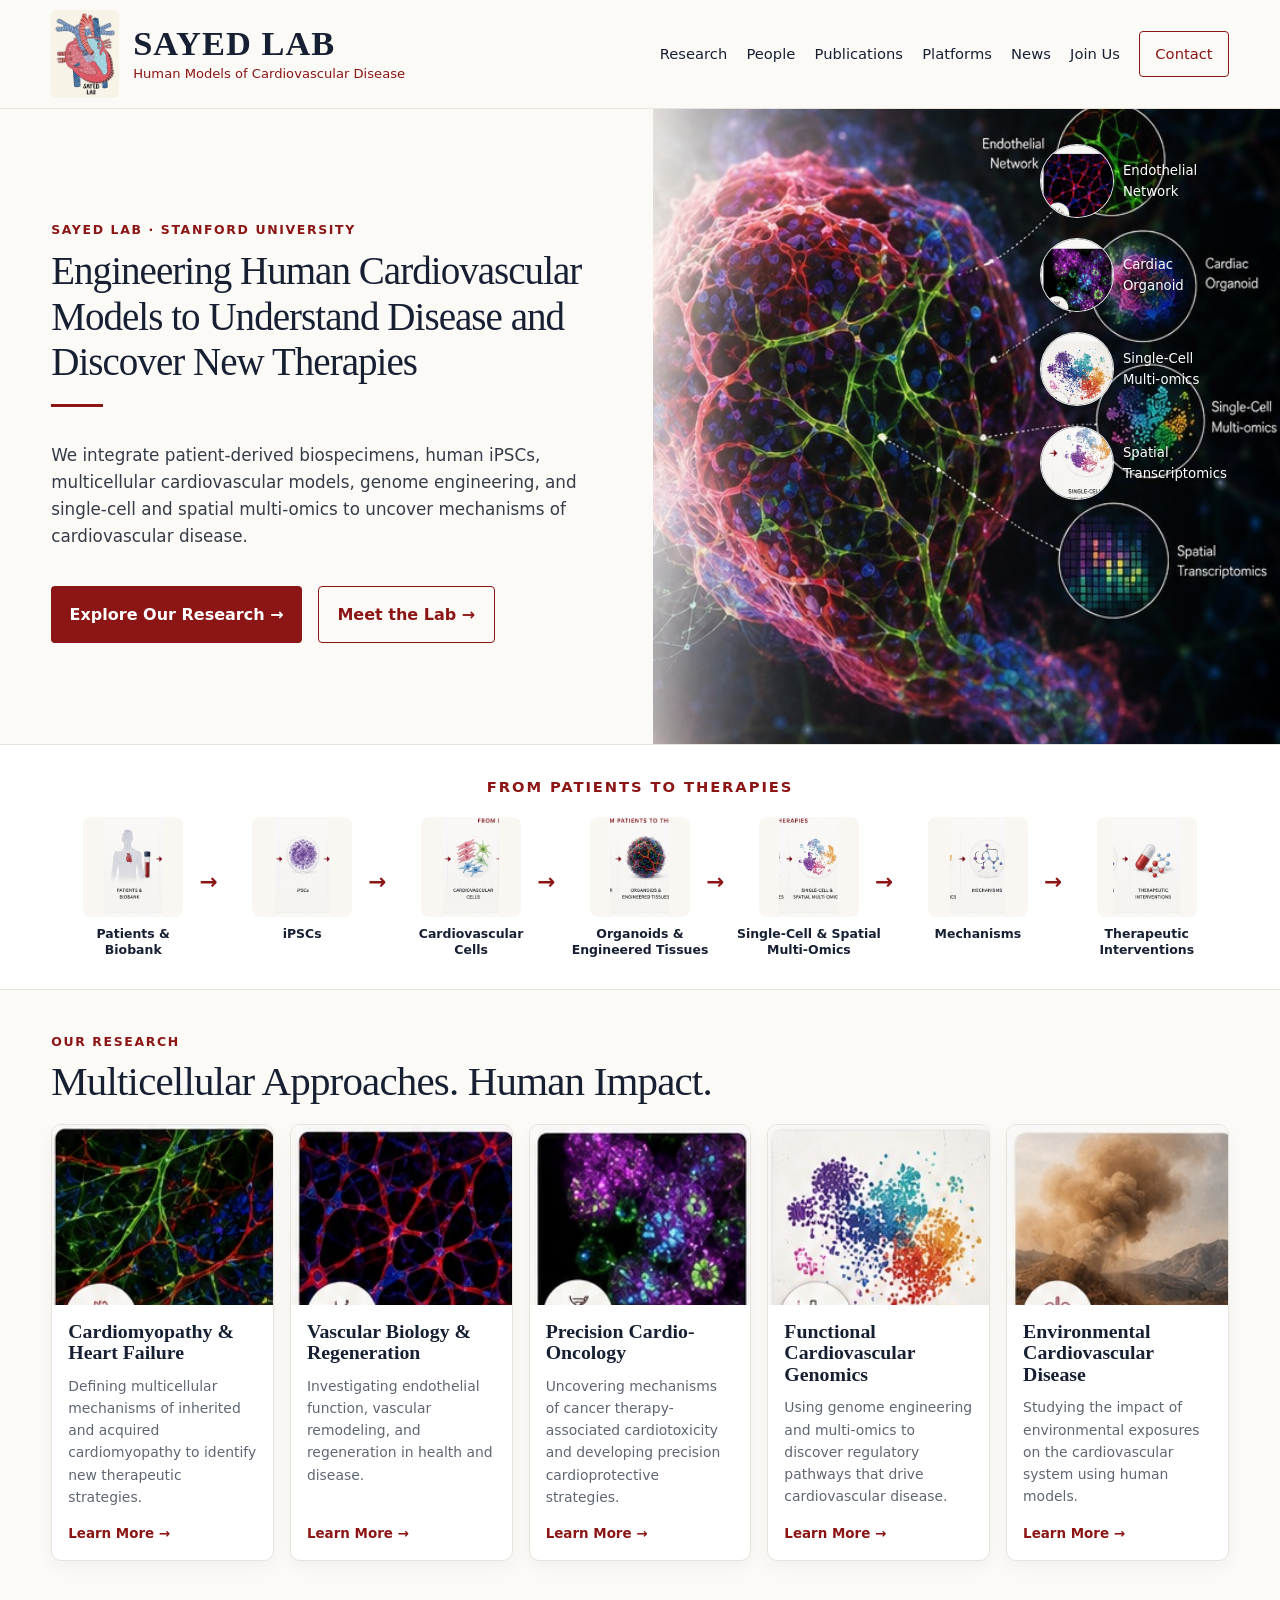
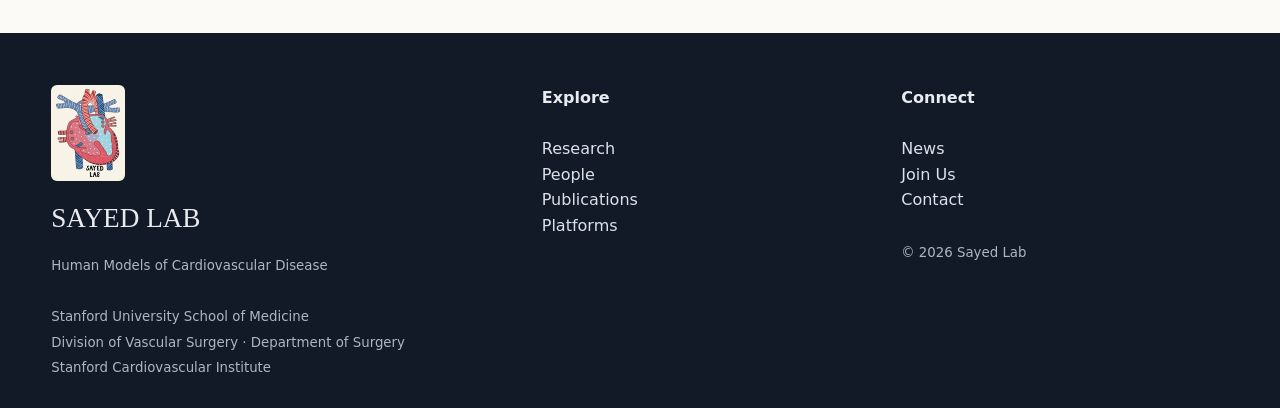
==== commit ca96a943: "Make Sayed Lab header typography stable on index.html" ====
--- a/index.html
+++ b/index.html
@@ -5,13 +5,15 @@
 <meta name="viewport" content="width=device-width,initial-scale=1">
 <title>Home | Sayed Lab</title>
 <meta name="description" content="Sayed Lab at Stanford University — human models of cardiovascular disease.">
-<link rel="stylesheet" href="styles.css?v=20261025-research-type">
+<link rel="stylesheet" href="styles.css?v=20261025-home-fontfix">
+<link rel="stylesheet" href="site-branding.css?v=20261025-brand3">
 </head>
 <body>
 
 <header class="header">
   <div class="container nav">
-    <a href="index.html" class="brand">
+    <a href="index.html" class="brand site-brand">
+      <img class="site-logo" src="assets/sayed-lab-logo.webp" alt="" width="148" height="192">
       <strong>SAYED LAB</strong>
       <span>Human Models of Cardiovascular Disease</span>
     </a>
--- a/styles.css
+++ b/styles.css
@@ -956,3 +956,28 @@
    font-size:clamp(2rem,6vw,2.5rem);
  }
 }
+
+/* Publications: editorial type scale, aligned with the Research page. */
+.cvpub2-hero {padding:65px 0 42px;}
+.cvpub2-hero h1 {
+  font:500 clamp(2.7rem,4.2vw,4rem)/1.12 Georgia,serif;
+  letter-spacing:-.025em;
+  margin:0;
+}
+.cvpub2-entry p {
+  font-size:1.07rem;
+  line-height:1.75;
+}
+@media(max-width:650px) {
+  .cvpub2-hero {padding:45px 0 32px;}
+  .cvpub2-entry p {font-size:1rem;line-height:1.7;}
+}
+
+/* Match the homepage hero typography to the approved Research page. */
+.home-approved-hero h1 {
+  font:500 clamp(2.1rem,3.05vw,3.05rem)/1.16 Georgia,serif;
+  letter-spacing:-.025em;
+}
+@media(max-width:720px) {
+ .home-approved-hero h1 {font-size:clamp(2rem,6vw,2.5rem);}
+}
--- a/site-branding.css
+++ b/site-branding.css
@@ -0,0 +1,30 @@
+/* Shared Sayed Lab identity. The original logo is displayed without cropping. */
+.header .brand.site-brand {
+  display:grid;grid-template-columns:68px auto;column-gap:14px;row-gap:5px;
+  align-items:center;flex-shrink:0;line-height:1;
+}
+.header .site-brand .site-logo {
+  grid-column:1;grid-row:1 / span 2;width:68px;height:auto;max-height:90px;
+  object-fit:contain;border-radius:5px;display:block;margin:0;
+}
+.header .site-brand > strong {grid-column:2;grid-row:1;align-self:end;font-size:2.15rem;}
+.header .site-brand > span {grid-column:2;grid-row:2;align-self:start;margin:0;font-size:.82rem;line-height:1.3;}
+.footer .site-footer-logo {width:74px;height:auto;object-fit:contain;border-radius:6px;margin:0 0 1rem;}
+.header .nav {gap:1.1rem;padding:10px 0;}
+.header .navlinks {gap:1.2rem;}
+.header .navlinks a[aria-current="page"] {color:var(--cardinal);text-decoration:underline;text-underline-offset:8px;}
+.header .menu-btn {cursor:pointer;min-width:44px;min-height:44px;}
+.header .brand:focus-visible,.header a:focus-visible,.menu-btn:focus-visible {outline:2px solid var(--cardinal);outline-offset:5px;}
+@media(max-width:1240px) {
+  .header .navlinks {display:none;position:absolute;top:100%;right:4vw;flex-direction:column;align-items:flex-start;gap:.8rem;background:var(--paper);padding:1.1rem;border:1px solid var(--line);border-radius:0 0 8px 8px;box-shadow:var(--shadow);min-width:200px;}
+  .header .navlinks.is-open {display:flex;}
+  .header .menu-btn {display:block;}
+}
+@media(min-width:1241px) {.header .navlinks {display:flex;}.header .menu-btn {display:none;}}
+@media(max-width:520px) {
+  .header .brand.site-brand {grid-template-columns:50px auto;column-gap:10px;}
+  .header .site-brand .site-logo {width:50px;max-height:68px;}
+  .header .site-brand > strong {font-size:1.65rem;}
+  .header .site-brand > span {font-size:.68rem;max-width:240px;}
+  .header .nav {gap:.5rem;}
+}
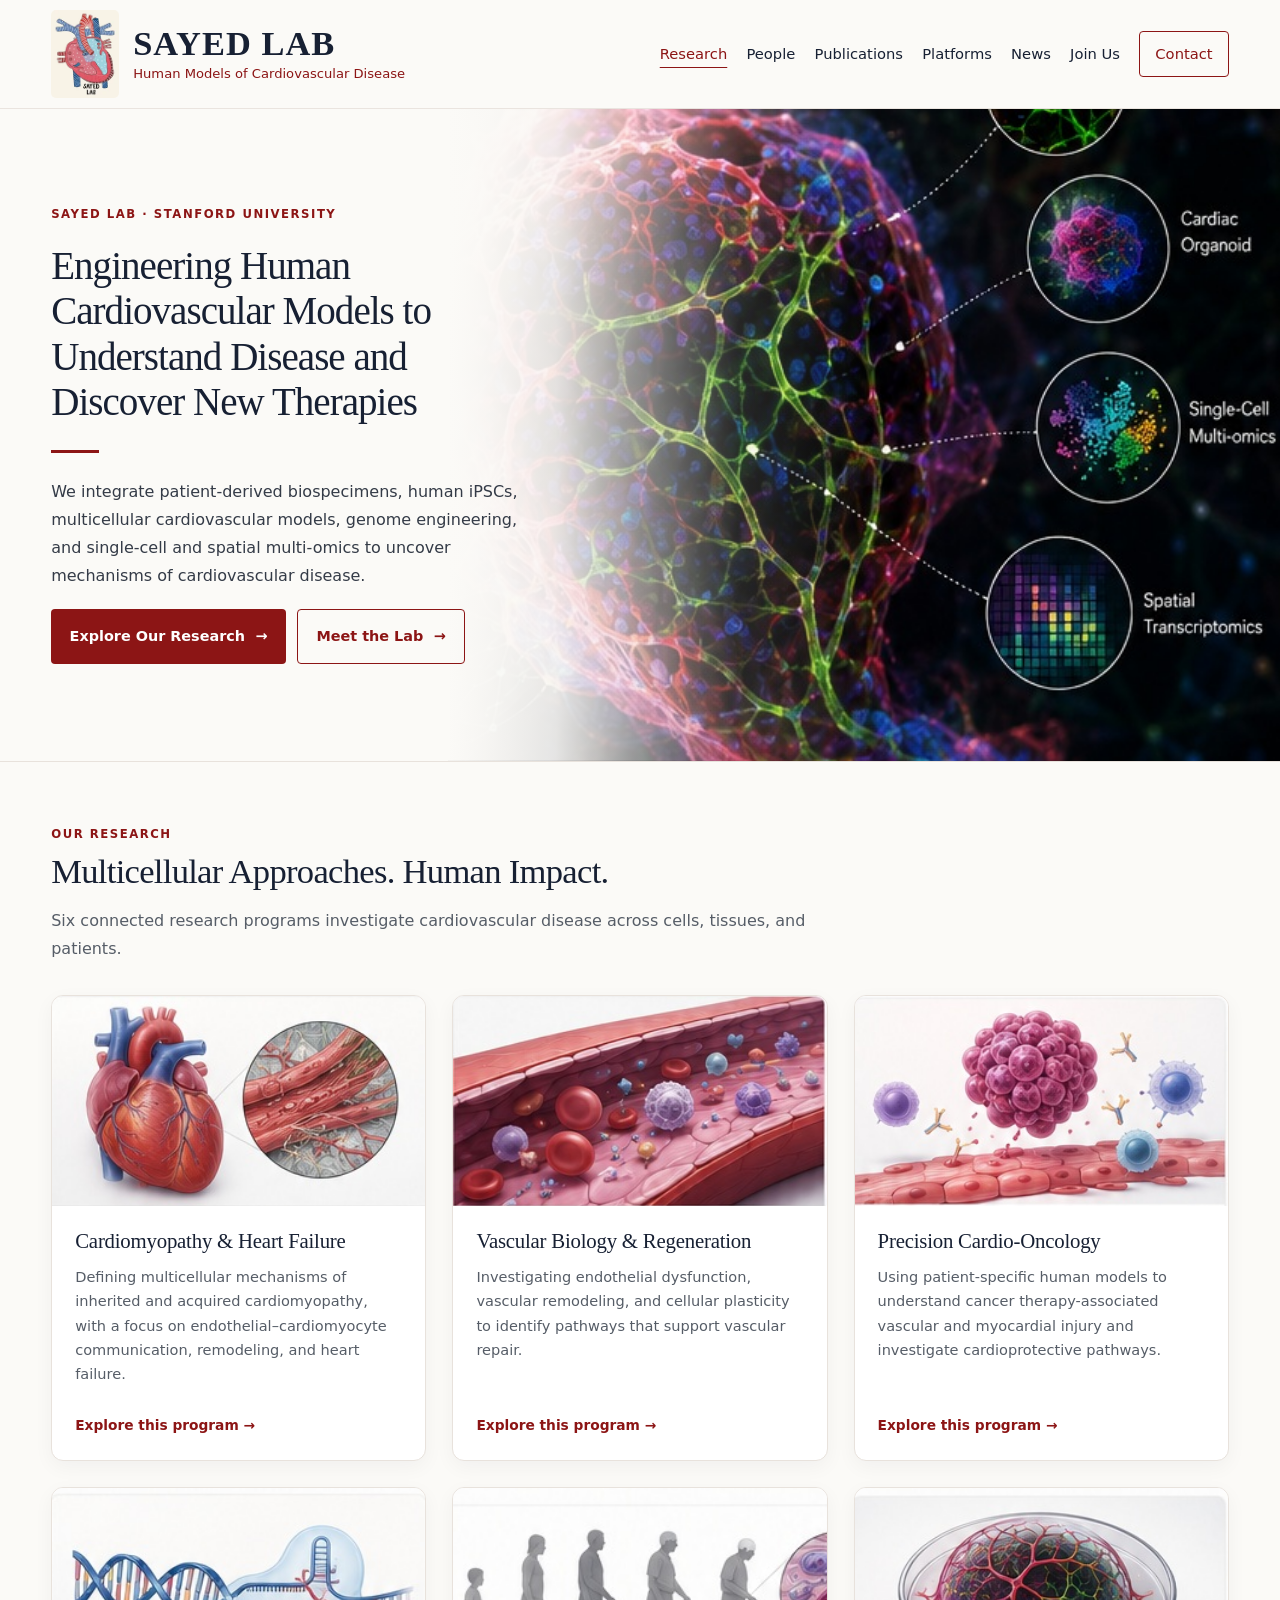
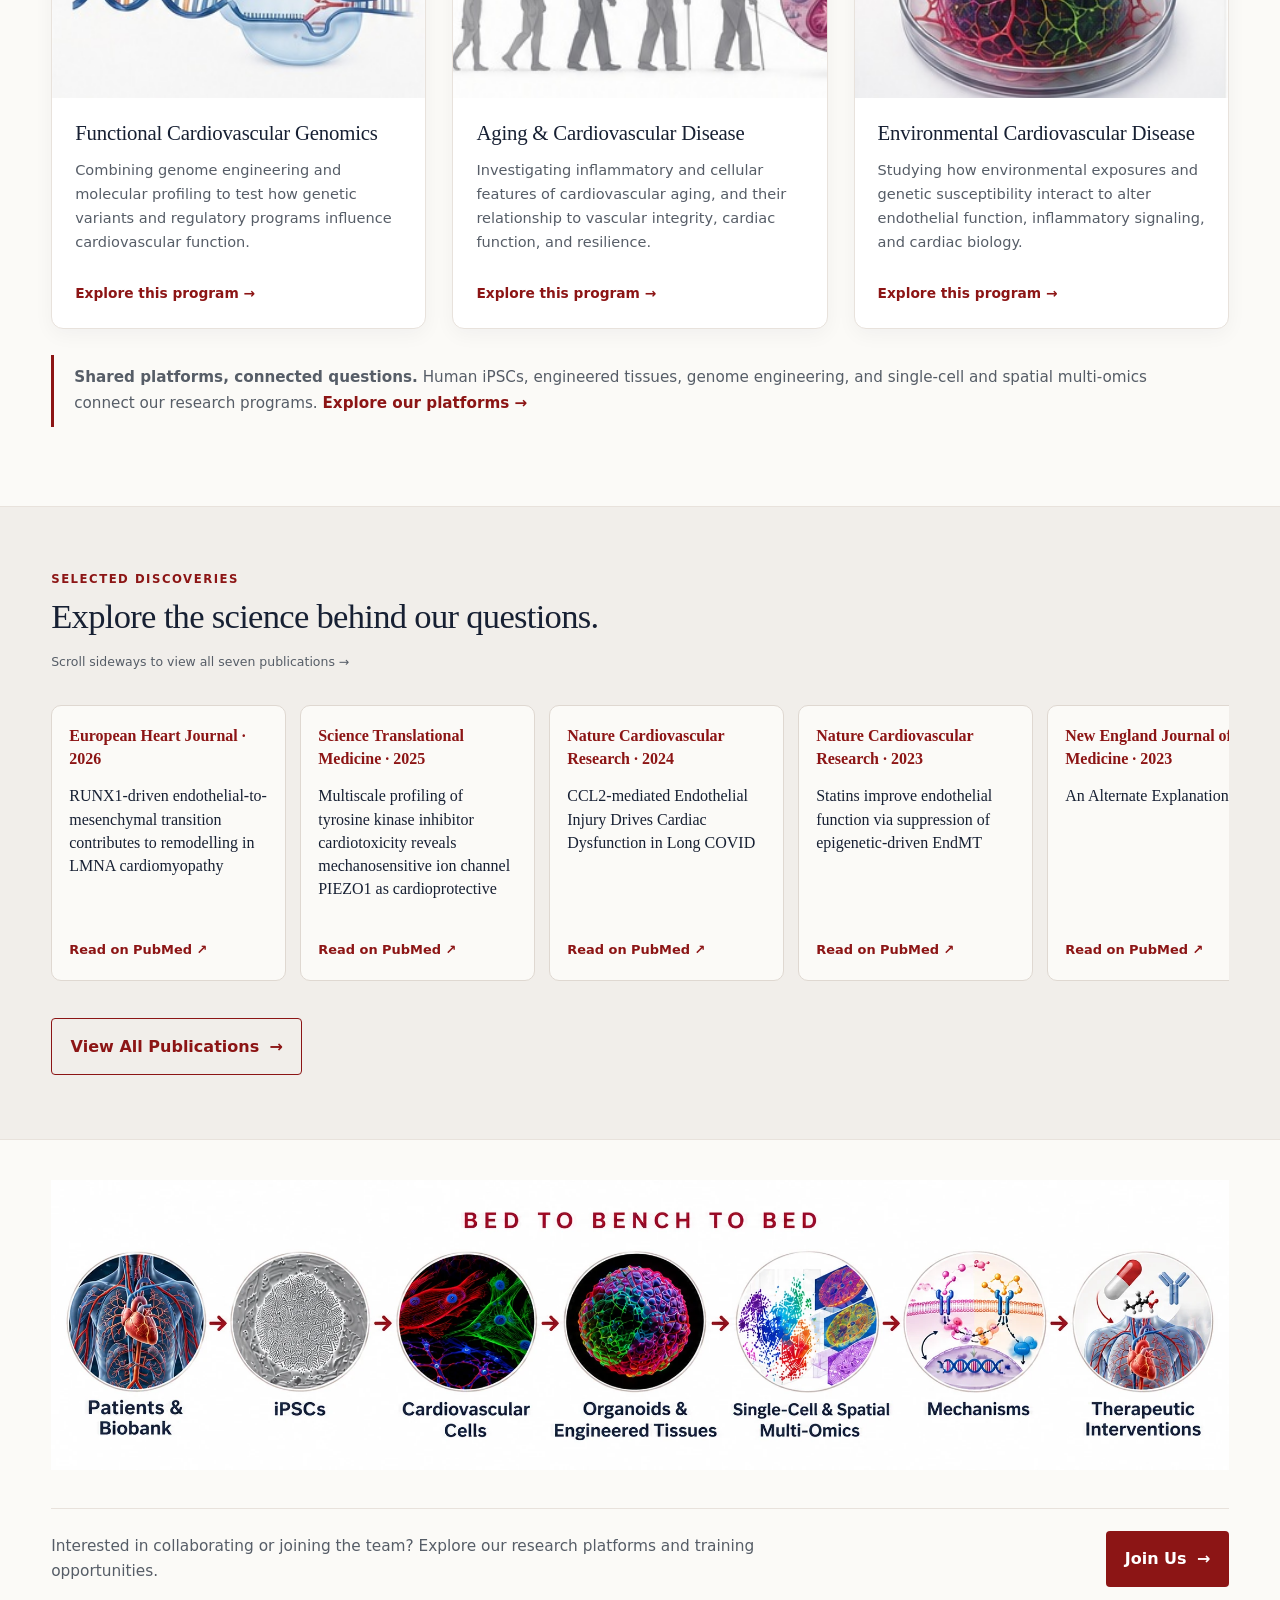
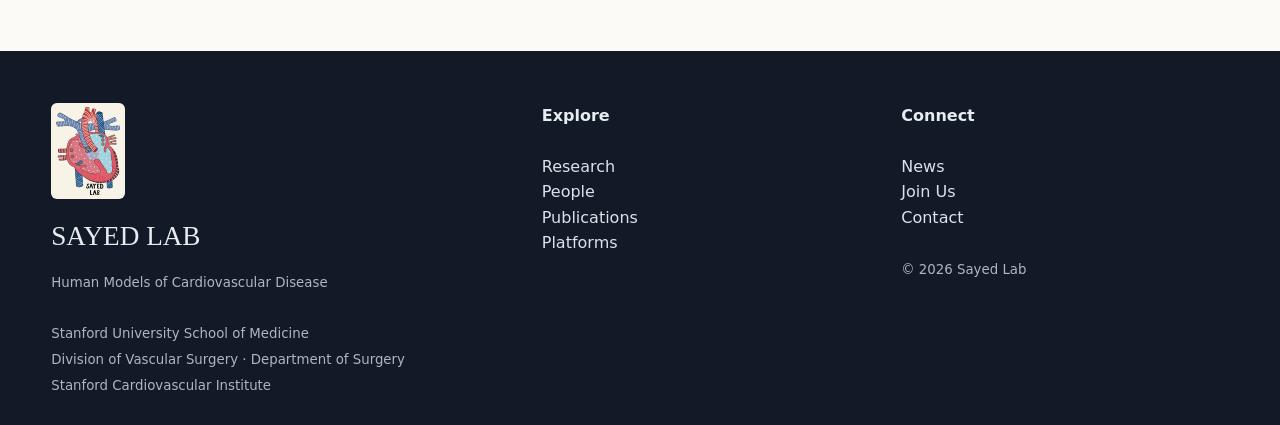
==== commit 2bf0e18b: "Make Research page the single canonical homepage experience" ====
--- a/index.html
+++ b/index.html
@@ -3,130 +3,13 @@
 <head>
 <meta charset="utf-8">
 <meta name="viewport" content="width=device-width,initial-scale=1">
-<title>Home | Sayed Lab</title>
-<meta name="description" content="Sayed Lab at Stanford University — human models of cardiovascular disease.">
-<link rel="stylesheet" href="styles.css?v=20261025-home-fontfix">
-<link rel="stylesheet" href="site-branding.css?v=20261025-brand3">
+<title>Sayed Lab | Stanford University</title>
+<meta name="description" content="Sayed Lab at Stanford University — human cardiovascular disease models and translational research.">
+<link rel="canonical" href="https://sayedlabs.com/research.html">
+<meta http-equiv="refresh" content="0;url=research.html">
+<script>window.location.replace(new URL('research.html', window.location.href));</script>
 </head>
 <body>
-
-<header class="header">
-  <div class="container nav">
-    <a href="index.html" class="brand site-brand">
-      <img class="site-logo" src="assets/sayed-lab-logo.webp" alt="" width="148" height="192">
-      <strong>SAYED LAB</strong>
-      <span>Human Models of Cardiovascular Disease</span>
-    </a>
-    <nav class="navlinks">
-      <a href="research.html">Research</a>
-      <a href="people.html">People</a>
-      <a href="publications.html">Publications</a>
-      <a href="platforms.html">Platforms</a>
-      <a href="news.html">News</a>
-      <a href="join.html">Join Us</a>
-      <a class="contact-btn" href="contact.html">Contact</a>
-    </nav>
-    <button class="menu-btn" aria-label="Open menu">☰</button>
-  </div>
-</header>
-
-
-
-<main>
-<section class="home-approved-hero">
-  <div class="copy">
-    <div class="eyebrow">Sayed Lab · Stanford University</div>
-    <h1>Engineering Human Cardiovascular Models to Understand Disease and Discover New Therapies</h1>
-    <div style="width:52px;height:3px;background:var(--cardinal);margin:.05rem 0 1.15rem"></div>
-    <p>We integrate patient-derived biospecimens, human iPSCs, multicellular cardiovascular models, genome engineering, and single-cell and spatial multi-omics to uncover mechanisms of cardiovascular disease.</p>
-    <div class="actions">
-      <a class="btn primary" href="research.html">Explore Our Research →</a>
-      <a class="btn secondary" href="people.html">Meet the Lab →</a>
-    </div>
-  </div>
-  <div class="media">
-    <div class="home-callouts">
-      <div class="home-callout"><div class="circle"><img src="assets/home_card_vascular.jpg" alt=""></div><div>Endothelial<br>Network</div></div>
-      <div class="home-callout"><div class="circle"><img src="assets/home_card_cardio_oncology.jpg" alt=""></div><div>Cardiac<br>Organoid</div></div>
-      <div class="home-callout"><div class="circle"><img src="assets/home_card_genomics.jpg" alt=""></div><div>Single-Cell<br>Multi-omics</div></div>
-      <div class="home-callout"><div class="circle"><img src="assets/home_pipeline_multiomics.jpg" alt=""></div><div>Spatial<br>Transcriptomics</div></div>
-    </div>
-  </div>
-</section>
-
-<section class="home-pipeline">
-  <div class="container">
-    <div class="home-pipeline-title">From Patients to Therapies</div>
-    <div class="home-pipeline-grid">
-      <div class="home-pipe"><div class="icon"><img src="assets/home_pipeline_patients.jpg" alt=""></div><div class="label">Patients &<br>Biobank</div></div>
-      <div class="home-pipe"><div class="icon"><img src="assets/home_pipeline_ipsc.jpg" alt=""></div><div class="label">iPSCs</div></div>
-      <div class="home-pipe"><div class="icon"><img src="assets/home_pipeline_cells.jpg" alt=""></div><div class="label">Cardiovascular<br>Cells</div></div>
-      <div class="home-pipe"><div class="icon"><img src="assets/home_pipeline_organoid.jpg" alt=""></div><div class="label">Organoids &<br>Engineered Tissues</div></div>
-      <div class="home-pipe"><div class="icon"><img src="assets/home_pipeline_multiomics.jpg" alt=""></div><div class="label">Single-Cell & Spatial<br>Multi-Omics</div></div>
-      <div class="home-pipe"><div class="icon"><img src="assets/home_pipeline_mechanism.jpg" alt=""></div><div class="label">Mechanisms</div></div>
-      <div class="home-pipe"><div class="icon"><img src="assets/home_pipeline_therapy.jpg" alt=""></div><div class="label">Therapeutic<br>Interventions</div></div>
-    </div>
-  </div>
-</section>
-
-<section class="home-research">
-  <div class="container">
-    <div class="eyebrow">Our Research</div>
-    <h2 class="section-title" style="font-size:clamp(2.1rem,3.2vw,3.35rem)">Multicellular Approaches. Human Impact.</h2>
-    <div class="home-research-grid">
-      <article class="home-research-card">
-        <img src="assets/home_card_cardiomyopathy.jpg" alt="Cardiomyopathy research">
-        <div class="body"><h3>Cardiomyopathy & Heart Failure</h3><p>Defining multicellular mechanisms of inherited and acquired cardiomyopathy to identify new therapeutic strategies.</p><a href="cardiomyopathy.html">Learn More →</a></div>
-      </article>
-      <article class="home-research-card">
-        <img src="assets/home_card_vascular.jpg" alt="Vascular biology research">
-        <div class="body"><h3>Vascular Biology & Regeneration</h3><p>Investigating endothelial function, vascular remodeling, and regeneration in health and disease.</p><a href="vascular.html">Learn More →</a></div>
-      </article>
-      <article class="home-research-card">
-        <img src="assets/home_card_cardio_oncology.jpg" alt="Precision cardio-oncology research">
-        <div class="body"><h3>Precision Cardio-Oncology</h3><p>Uncovering mechanisms of cancer therapy-associated cardiotoxicity and developing precision cardioprotective strategies.</p><a href="cardio-oncology.html">Learn More →</a></div>
-      </article>
-      <article class="home-research-card">
-        <img src="assets/home_card_genomics.jpg" alt="Functional cardiovascular genomics research">
-        <div class="body"><h3>Functional Cardiovascular Genomics</h3><p>Using genome engineering and multi-omics to discover regulatory pathways that drive cardiovascular disease.</p><a href="genomics.html">Learn More →</a></div>
-      </article>
-      <article class="home-research-card">
-        <img src="assets/home_card_environment.jpg" alt="Environmental cardiovascular disease research">
-        <div class="body"><h3>Environmental Cardiovascular Disease</h3><p>Studying the impact of environmental exposures on the cardiovascular system using human models.</p><a href="environment.html">Learn More →</a></div>
-      </article>
-    </div>
-  </div>
-</section>
-</main>
-
-
-
-<footer class="footer">
-  <div class="container footer-grid">
-    <div>
-      <div class="serif" style="font-size:1.7rem;margin-bottom:.7rem">SAYED LAB</div>
-      <small>Human Models of Cardiovascular Disease</small><br><br>
-      <small>Stanford University School of Medicine<br>
-      Division of Vascular Surgery · Department of Surgery<br>
-      Stanford Cardiovascular Institute</small>
-    </div>
-    <div>
-      <strong>Explore</strong><br><br>
-      <a href="research.html">Research</a><br>
-      <a href="people.html">People</a><br>
-      <a href="publications.html">Publications</a><br>
-      <a href="platforms.html">Platforms</a>
-    </div>
-    <div>
-      <strong>Connect</strong><br><br>
-      <a href="news.html">News</a><br>
-      <a href="join.html">Join Us</a><br>
-      <a href="contact.html">Contact</a><br><br>
-      <small>© 2026 Sayed Lab</small>
-    </div>
-  </div>
-</footer>
-<script src="script.js"></script>
-
+<p>The Sayed Lab homepage is now the <a href="research.html">Research page</a>.</p>
 </body>
-</html>+</html>
